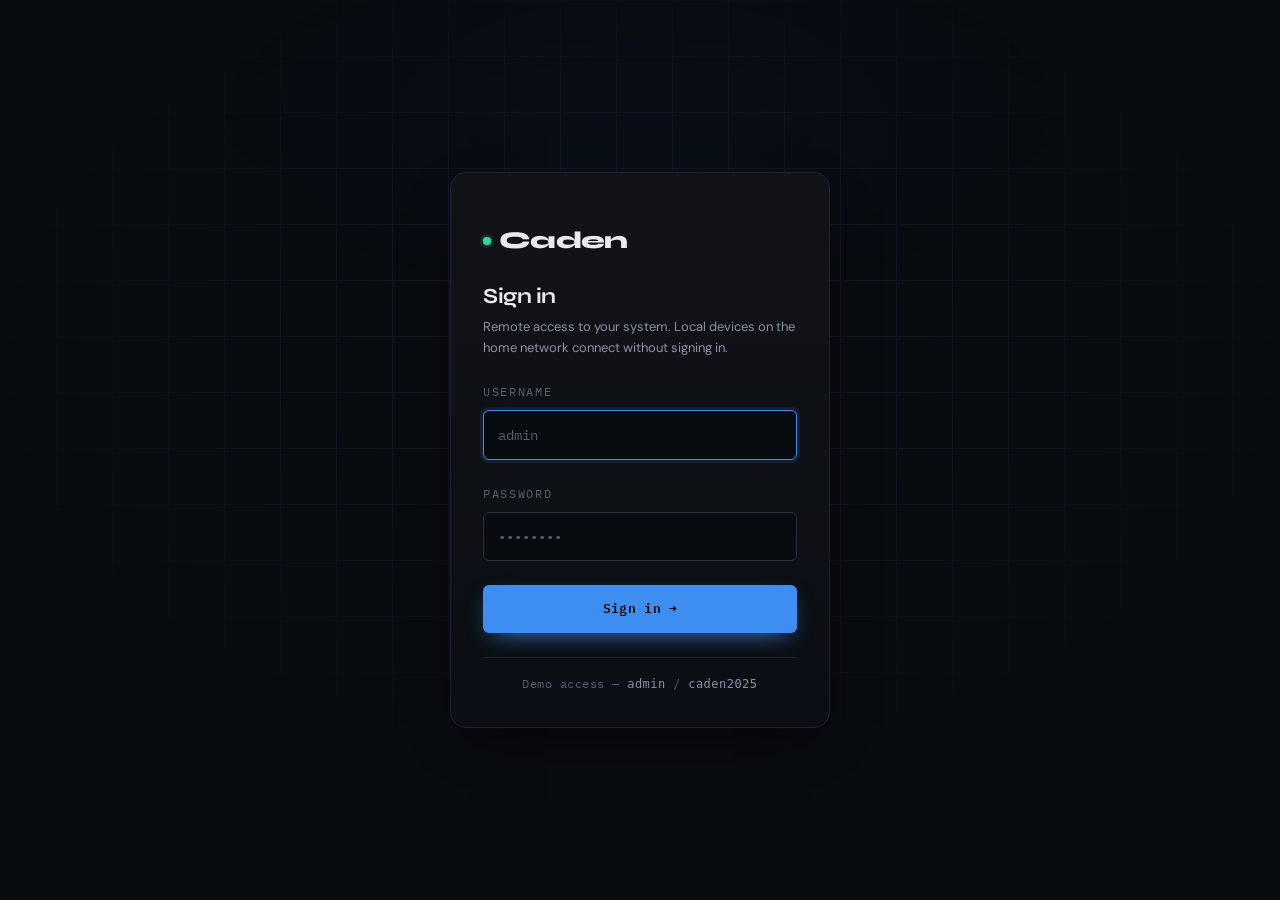
==== dashboard.html @ 54f58847 "Build Caden web frontend (landing, login, chat, dashboard) Static, dark-first frontend for the Caden" ====
<!DOCTYPE html>
<html lang="en">
<head>
  <meta charset="UTF-8" />
  <meta name="viewport" content="width=device-width, initial-scale=1.0" />
  <title>Caden — Dashboard</title>
  <meta name="theme-color" content="#080b10" />

  <link rel="preconnect" href="https://fonts.googleapis.com" />
  <link rel="preconnect" href="https://fonts.gstatic.com" crossorigin />
  <link href="https://fonts.googleapis.com/css2?family=Syne:wght@600;700;800&family=DM+Sans:wght@400;500&family=IBM+Plex+Mono:wght@400;500;600&display=swap" rel="stylesheet" />

  <link rel="stylesheet" href="assets/css/global.css" />
  <link rel="stylesheet" href="assets/css/app.css" />
  <link rel="stylesheet" href="assets/css/dashboard.css" />
</head>
<body class="app">
  <div class="app-shell" id="app-shell">

    <!-- ===== Side rail (shared shell) ===== -->
    <aside class="rail" aria-label="Navigation">
      <a class="rail-brand" href="index.html" aria-label="Caden home">
        <span class="dot dot--on dot--pulse" aria-hidden="true"></span>
        Caden
      </a>

      <nav class="rail-nav" aria-label="Primary">
        <a class="rail-link" href="app.html">
          <svg viewBox="0 0 24 24" fill="none" stroke="currentColor" stroke-width="1.7" stroke-linecap="round" stroke-linejoin="round" aria-hidden="true"><path d="M21 12a8 8 0 0 1-11.5 7.2L3 21l1.8-6.5A8 8 0 1 1 21 12Z"/></svg>
          Chat
        </a>
        <a class="rail-link is-active" href="dashboard.html" aria-current="page">
          <svg viewBox="0 0 24 24" fill="none" stroke="currentColor" stroke-width="1.7" stroke-linecap="round" stroke-linejoin="round" aria-hidden="true"><rect x="3" y="3" width="7" height="9" rx="1"/><rect x="14" y="3" width="7" height="5" rx="1"/><rect x="14" y="12" width="7" height="9" rx="1"/><rect x="3" y="16" width="7" height="5" rx="1"/></svg>
          Dashboard
        </a>
      </nav>

      <p class="rail-section-label">On this page</p>
      <nav class="rail-nav" aria-label="Dashboard sections">
        <a class="rail-link" href="#status">System status</a>
        <a class="rail-link" href="#agents">Active agents</a>
        <a class="rail-link" href="#tasks">Scheduled tasks</a>
        <a class="rail-link" href="#logs">Live log</a>
        <a class="rail-link" href="#notifs">Notifications</a>
      </nav>

      <div class="rail-spacer"></div>

      <div class="rail-foot">
        <div class="user-chip">
          <span class="user-avatar" aria-hidden="true">W</span>
          <span>
            <span class="user-name">Weston</span><br />
            <span class="user-role">admin</span>
          </span>
        </div>
        <button class="icon-btn" data-logout type="button" aria-label="Sign out" title="Sign out">
          <svg viewBox="0 0 24 24" fill="none" stroke="currentColor" stroke-width="1.7" stroke-linecap="round" stroke-linejoin="round" aria-hidden="true"><path d="M15 4h4a1 1 0 0 1 1 1v14a1 1 0 0 1-1 1h-4"/><path d="M10 17l5-5-5-5M15 12H3"/></svg>
        </button>
      </div>
    </aside>

    <!-- ===== Dashboard main ===== -->
    <main class="dash">
      <header class="dash-head">
        <button class="icon-btn menu-toggle" id="menu-toggle" type="button" aria-label="Open navigation">
          <svg viewBox="0 0 24 24" fill="none" stroke="currentColor" stroke-width="1.8" stroke-linecap="round" aria-hidden="true"><path d="M4 6h16M4 12h16M4 18h16"/></svg>
        </button>
        <div class="dash-title">
          <h1>System</h1>
          <p class="sub">
            <span class="dot dot--on dot--pulse" aria-hidden="true"></span>
            All systems nominal · uptime 99.98%
          </p>
        </div>
        <div class="quick-actions" aria-label="Quick actions">
          <button class="action-btn" type="button" data-action="heartbeat">
            <svg viewBox="0 0 24 24" fill="none" stroke="currentColor" stroke-width="1.7" stroke-linecap="round" stroke-linejoin="round" aria-hidden="true"><path d="M3 12h4l2 5 4-12 2 7h6"/></svg>
            Trigger heartbeat
          </button>
          <button class="action-btn" type="button" data-action="repair">
            <svg viewBox="0 0 24 24" fill="none" stroke="currentColor" stroke-width="1.7" stroke-linecap="round" stroke-linejoin="round" aria-hidden="true"><path d="M14.7 6.3a4 4 0 0 0-5.4 5.4L4 17v3h3l5.3-5.3a4 4 0 0 0 5.4-5.4l-2.5 2.5-2.1-2.1Z"/></svg>
            Run repair
          </button>
          <button class="action-btn" type="button" data-action="clearLog">
            <svg viewBox="0 0 24 24" fill="none" stroke="currentColor" stroke-width="1.7" stroke-linecap="round" stroke-linejoin="round" aria-hidden="true"><path d="M4 7h16M9 7V5h6v2M6 7l1 13h10l1-13"/></svg>
            Clear log
          </button>
          <button class="action-btn" type="button" data-action="restart">
            <svg viewBox="0 0 24 24" fill="none" stroke="currentColor" stroke-width="1.7" stroke-linecap="round" stroke-linejoin="round" aria-hidden="true"><path d="M3.5 12a8.5 8.5 0 1 1 2.6 6.1M3.5 19v-4h4"/></svg>
            Restart agent
          </button>
        </div>
      </header>

      <div class="dash-body">

        <!-- System status -->
        <section class="dash-section" id="status">
          <p class="eyebrow">System status</p>
          <div class="stat-grid">
            <div class="stat">
              <div class="stat-label">Server <span class="dot dot--on" aria-hidden="true"></span></div>
              <div class="stat-value">Online</div>
              <div class="stat-sub"><span class="dot dot--on" aria-hidden="true"></span> Mac Pro · primary</div>
            </div>
            <div class="stat">
              <div class="stat-label">API connection <span class="dot dot--on" aria-hidden="true"></span></div>
              <div class="stat-value">Connected</div>
              <div class="stat-sub"><span class="dot dot--on" aria-hidden="true"></span> Groq · key #2 active</div>
            </div>
            <div class="stat">
              <div class="stat-label">Database <span class="dot dot--on" aria-hidden="true"></span></div>
              <div class="stat-value">Healthy</div>
              <div class="stat-sub"><span class="dot dot--on" aria-hidden="true"></span> SQLite · 38% disk</div>
            </div>
            <div class="stat">
              <div class="stat-label">Last heartbeat <span class="dot dot--on dot--pulse" aria-hidden="true"></span></div>
              <div class="stat-value" id="hb-stat">12s</div>
              <div class="stat-sub"><span class="dot dot--on" aria-hidden="true"></span> 6 / 6 agents reporting</div>
            </div>
          </div>
        </section>

        <div class="dash-cols">
          <!-- Left column -->
          <div class="col-stack">
            <section class="panel" id="agents">
              <div class="panel-head">
                <h2>Active agents</h2>
                <span class="meta">6 total · 4 running</span>
              </div>
              <div id="agent-list"><!-- rendered by dashboard.js --></div>
            </section>

            <section class="panel" id="tasks">
              <div class="panel-head">
                <h2>Scheduled tasks</h2>
                <span class="meta">cron + dynamic</span>
              </div>
              <table class="task-table">
                <thead>
                  <tr>
                    <th scope="col">Task</th>
                    <th scope="col">Next run</th>
                    <th scope="col" class="hide-sm">Last run</th>
                    <th scope="col">Status</th>
                  </tr>
                </thead>
                <tbody id="task-body"><!-- rendered by dashboard.js --></tbody>
              </table>
            </section>
          </div>

          <!-- Right column -->
          <div class="col-stack">
            <section class="panel" id="logs">
              <div class="panel-head">
                <h2>Live log</h2>
                <span class="meta"><span class="dot dot--on dot--pulse" aria-hidden="true"></span> streaming</span>
              </div>
              <div class="log-feed" id="log-feed" role="log" aria-live="off" aria-label="System log feed"><!-- rendered by dashboard.js --></div>
            </section>

            <section class="panel" id="notifs">
              <div class="panel-head">
                <h2>Notifications</h2>
                <span class="meta">3 pending</span>
              </div>
              <div id="notif-list"><!-- rendered by dashboard.js --></div>
            </section>
          </div>
        </div>
      </div>
    </main>

    <div class="rail-scrim" id="rail-scrim" aria-hidden="true"></div>
  </div>

  <!-- Toast stack for quick-action confirmations -->
  <div class="toast-stack" id="toast-stack" aria-live="polite"></div>

  <script src="assets/js/auth.js"></script>
  <script src="assets/js/dashboard.js"></script>
</body>
</html>
---- assets/css/global.css ----
/* ============================================================
   Caden — global.css
   Design tokens, resets, base typography, shared components.
   Loaded on every page. Dark-only.
   ============================================================ */

/* ----------------------------------------------------------
   1. Design tokens
   ---------------------------------------------------------- */
:root {
  /* Surfaces — near-black, layered for depth */
  --bg:            #080b10;
  --bg-2:          #0b0e14;
  --surface:       #111318;
  --surface-2:     #15171f;
  --surface-3:     #1a1d27;

  /* Lines */
  --border:        #1e2230;
  --border-strong: #2a3040;

  /* Text */
  --text:          #e8eaf0;
  --text-muted:    #8b92a5;
  --text-dim:      #5a6072;

  /* Accent — single committed brand color: electric blue */
  --accent:        #3d8ef0;
  --accent-bright: #6ba8f5;
  --accent-deep:   #2563c4;
  --accent-wash:   rgba(61, 142, 240, 0.12);
  --accent-line:   rgba(61, 142, 240, 0.30);

  /* Functional status (dashboard only — never decorative) */
  --ok:            #34d399;
  --warn:          #e0a83e;
  --err:           #ef5f6b;
  --ok-wash:       rgba(52, 211, 153, 0.13);
  --warn-wash:     rgba(224, 168, 62, 0.13);
  --err-wash:      rgba(239, 95, 107, 0.13);

  /* Typography */
  --font-display: "Syne", ui-sans-serif, system-ui, sans-serif;
  --font-body:    "DM Sans", ui-sans-serif, system-ui, sans-serif;
  --font-mono:    "IBM Plex Mono", ui-monospace, "SFMono-Regular", monospace;

  /* Type scale (fluid) */
  --t-hero:    clamp(3.75rem, 11vw, 9rem);
  --t-display: clamp(2rem, 5vw, 3.25rem);
  --t-h2:      clamp(1.5rem, 3.2vw, 2.1rem);
  --t-h3:      clamp(1.15rem, 2vw, 1.35rem);
  --t-body-lg: clamp(1.05rem, 1.6vw, 1.3rem);
  --t-body:    1rem;
  --t-small:   0.8125rem;
  --t-mono:    0.75rem;

  /* Spacing scale (4px base) */
  --s-1: 4px;
  --s-2: 8px;
  --s-3: 12px;
  --s-4: 16px;
  --s-5: 24px;
  --s-6: 32px;
  --s-7: 48px;
  --s-8: 64px;
  --s-9: 96px;
  --s-10: 128px;

  /* Radii — restrained, OS-precise */
  --r-sm: 6px;
  --r:    10px;
  --r-lg: 16px;
  --r-pill: 999px;

  /* Shadows + glow */
  --shadow:      0 18px 50px -20px rgba(0, 0, 0, 0.7);
  --shadow-soft: 0 8px 24px -12px rgba(0, 0, 0, 0.6);
  --glow:        0 0 0 1px var(--accent-line), 0 0 28px -6px var(--accent-wash);

  /* Motion */
  --ease:     cubic-bezier(0.2, 0.6, 0.2, 1);
  --ease-out: cubic-bezier(0.16, 1, 0.3, 1);
  --dur:      0.28s;
  --dur-slow: 0.6s;

  /* Layout */
  --max:      1180px;
  --max-text: 720px;
}

/* ----------------------------------------------------------
   2. Reset
   ---------------------------------------------------------- */
*,
*::before,
*::after { box-sizing: border-box; }

* { margin: 0; padding: 0; }

html {
  -webkit-text-size-adjust: 100%;
  scroll-behavior: smooth;
}

body {
  min-height: 100vh;
  background: var(--bg);
  color: var(--text);
  font-family: var(--font-body);
  font-size: var(--t-body);
  line-height: 1.65;
  font-weight: 400;
  -webkit-font-smoothing: antialiased;
  text-rendering: optimizeLegibility;
}

img, svg, canvas { display: block; max-width: 100%; }

a { color: inherit; text-decoration: none; }

button, input, textarea, select {
  font: inherit;
  color: inherit;
  background: none;
  border: none;
}

button { cursor: pointer; }

ul, ol { list-style: none; }

table { border-collapse: collapse; width: 100%; }

::selection {
  background: var(--accent-wash);
  color: var(--text);
}

/* ----------------------------------------------------------
   3. Base typography
   ---------------------------------------------------------- */
h1, h2, h3, h4 {
  font-family: var(--font-display);
  font-weight: 700;
  line-height: 1.05;
  letter-spacing: -0.02em;
  color: var(--text);
}

p { color: var(--text-muted); }

strong { color: var(--text); font-weight: 600; }

/* Mono eyebrow / system label — encodes "system voice" */
.eyebrow {
  font-family: var(--font-mono);
  font-size: var(--t-mono);
  font-weight: 500;
  letter-spacing: 0.22em;
  text-transform: uppercase;
  color: var(--accent);
  display: inline-flex;
  align-items: center;
  gap: var(--s-2);
}

.eyebrow--muted { color: var(--text-dim); }

/* ----------------------------------------------------------
   4. Layout helpers
   ---------------------------------------------------------- */
.container {
  width: 100%;
  max-width: var(--max);
  margin-inline: auto;
  padding-inline: var(--s-5);
}

.section { padding-block: var(--s-9); }

.stack > * + * { margin-top: var(--s-4); }

/* ----------------------------------------------------------
   5. Status dot (shared by landing + dashboard)
   ---------------------------------------------------------- */
.dot {
  width: 8px;
  height: 8px;
  border-radius: 50%;
  flex: 0 0 auto;
  background: var(--text-dim);
  position: relative;
}

.dot--on    { background: var(--ok); box-shadow: 0 0 0 3px var(--ok-wash); }
.dot--idle  { background: var(--warn); box-shadow: 0 0 0 3px var(--warn-wash); }
.dot--error { background: var(--err); box-shadow: 0 0 0 3px var(--err-wash); }
.dot--accent{ background: var(--accent); box-shadow: 0 0 0 3px var(--accent-wash); }

/* gentle live pulse for "running" states */
.dot--pulse::after {
  content: "";
  position: absolute;
  inset: 0;
  border-radius: 50%;
  background: inherit;
  animation: pulse-ring 2.4s var(--ease) infinite;
}

@keyframes pulse-ring {
  0%   { transform: scale(1); opacity: 0.6; }
  70%  { transform: scale(2.6); opacity: 0; }
  100% { opacity: 0; }
}

/* ----------------------------------------------------------
   6. Buttons
   ---------------------------------------------------------- */
.btn {
  display: inline-flex;
  align-items: center;
  justify-content: center;
  gap: var(--s-2);
  font-family: var(--font-mono);
  font-size: var(--t-small);
  font-weight: 500;
  letter-spacing: 0.02em;
  padding: 12px 20px;
  border-radius: var(--r-sm);
  border: 1px solid transparent;
  transition: transform var(--dur) var(--ease),
              background var(--dur) var(--ease),
              border-color var(--dur) var(--ease),
              box-shadow var(--dur) var(--ease);
  white-space: nowrap;
}

.btn:active { transform: translateY(1px); }

.btn--primary {
  background: var(--accent);
  color: #04070d;
  font-weight: 600;
  box-shadow: 0 8px 24px -10px var(--accent);
}
.btn--primary:hover {
  background: var(--accent-bright);
  box-shadow: 0 10px 30px -8px var(--accent);
}

.btn--ghost {
  background: var(--surface);
  border-color: var(--border-strong);
  color: var(--text);
}
.btn--ghost:hover {
  border-color: var(--accent-line);
  background: var(--surface-2);
}

.btn--quiet {
  color: var(--text-muted);
  padding-inline: 12px;
}
.btn--quiet:hover { color: var(--text); }

.btn--block { width: 100%; }

/* arrow that nudges on hover */
.btn .arrow { transition: transform var(--dur) var(--ease); }
.btn:hover .arrow { transform: translateX(3px); }

/* ----------------------------------------------------------
   7. Auth card (login.html — shared shell)
   ---------------------------------------------------------- */
.auth {
  min-height: 100vh;
  display: grid;
  place-items: center;
  padding: var(--s-5);
  position: relative;
  overflow: hidden;
}

/* faint awareness grid behind the card */
.auth::before {
  content: "";
  position: absolute;
  inset: 0;
  background:
    radial-gradient(60% 50% at 50% 0%, var(--accent-wash), transparent 70%),
    linear-gradient(var(--border) 1px, transparent 1px) 0 0 / 100% 56px,
    linear-gradient(90deg, var(--border) 1px, transparent 1px) 0 0 / 56px 100%;
  opacity: 0.5;
  mask-image: radial-gradient(70% 60% at 50% 40%, #000 30%, transparent 80%);
  pointer-events: none;
}

.auth-card {
  position: relative;
  width: 100%;
  max-width: 380px;
  background: linear-gradient(180deg, var(--surface) 0%, var(--bg-2) 100%);
  border: 1px solid var(--border);
  border-radius: var(--r-lg);
  padding: var(--s-7) var(--s-6) var(--s-6);
  box-shadow: var(--shadow);
}

.auth-mark {
  font-family: var(--font-display);
  font-size: 1.5rem;
  font-weight: 800;
  letter-spacing: -0.03em;
  display: inline-flex;
  align-items: center;
  gap: var(--s-2);
}

.auth-title {
  margin-top: var(--s-5);
  font-size: var(--t-h3);
}

.auth-sub {
  font-size: var(--t-small);
  color: var(--text-muted);
  margin-top: var(--s-2);
}

.field { margin-top: var(--s-5); }

.field label {
  display: block;
  font-family: var(--font-mono);
  font-size: var(--t-mono);
  letter-spacing: 0.14em;
  text-transform: uppercase;
  color: var(--text-dim);
  margin-bottom: var(--s-2);
}

.field input {
  width: 100%;
  background: var(--bg);
  border: 1px solid var(--border-strong);
  border-radius: var(--r-sm);
  padding: 12px 14px;
  font-family: var(--font-mono);
  font-size: 0.9rem;
  color: var(--text);
  transition: border-color var(--dur) var(--ease),
              box-shadow var(--dur) var(--ease);
}
.field input::placeholder { color: var(--text-dim); }
.field input:focus {
  outline: none;
  border-color: var(--accent);
  box-shadow: 0 0 0 3px var(--accent-wash);
}

.auth-error {
  margin-top: var(--s-4);
  font-family: var(--font-mono);
  font-size: var(--t-small);
  color: var(--err);
  display: none;
  align-items: center;
  gap: var(--s-2);
}
.auth-error.is-visible { display: flex; }

.auth-hint {
  margin-top: var(--s-5);
  padding-top: var(--s-4);
  border-top: 1px solid var(--border);
  font-family: var(--font-mono);
  font-size: var(--t-mono);
  letter-spacing: 0.04em;
  color: var(--text-dim);
  text-align: center;
}
.auth-hint code { color: var(--text-muted); }

/* ----------------------------------------------------------
   8. Toast (chat + dashboard quick actions)
   ---------------------------------------------------------- */
.toast-stack {
  position: fixed;
  bottom: var(--s-5);
  right: var(--s-5);
  z-index: 90;
  display: flex;
  flex-direction: column;
  gap: var(--s-2);
  pointer-events: none;
}

.toast {
  display: flex;
  align-items: center;
  gap: var(--s-3);
  background: var(--surface-2);
  border: 1px solid var(--border-strong);
  border-left: 2px solid var(--accent);
  border-radius: var(--r-sm);
  padding: 12px 16px;
  font-family: var(--font-mono);
  font-size: var(--t-small);
  color: var(--text);
  box-shadow: var(--shadow-soft);
  animation: toast-in 0.32s var(--ease-out);
  max-width: 360px;
}
.toast.is-leaving { animation: toast-out 0.28s var(--ease) forwards; }
.toast .toast-dot { width: 7px; height: 7px; border-radius: 50%; background: var(--accent); flex: 0 0 auto; }

@keyframes toast-in {
  from { opacity: 0; transform: translateY(8px) scale(0.98); }
  to   { opacity: 1; transform: none; }
}
@keyframes toast-out {
  to { opacity: 0; transform: translateX(12px); }
}

/* ----------------------------------------------------------
   9. Accessibility + focus + scrollbar
   ---------------------------------------------------------- */
:focus-visible {
  outline: 2px solid var(--accent);
  outline-offset: 2px;
  border-radius: 3px;
}

.skip-link {
  position: absolute;
  left: var(--s-4);
  top: -100px;
  background: var(--accent);
  color: #04070d;
  padding: 10px 16px;
  border-radius: var(--r-sm);
  font-family: var(--font-mono);
  font-size: var(--t-small);
  z-index: 100;
  transition: top var(--dur) var(--ease);
}
.skip-link:focus { top: var(--s-4); }

.sr-only {
  position: absolute;
  width: 1px; height: 1px;
  padding: 0; margin: -1px;
  overflow: hidden;
  clip: rect(0, 0, 0, 0);
  white-space: nowrap;
  border: 0;
}

/* Thin, dark scrollbars to match the OS feel */
* {
  scrollbar-width: thin;
  scrollbar-color: var(--border-strong) transparent;
}
*::-webkit-scrollbar { width: 10px; height: 10px; }
*::-webkit-scrollbar-track { background: transparent; }
*::-webkit-scrollbar-thumb {
  background: var(--border-strong);
  border-radius: 999px;
  border: 3px solid var(--bg);
}
*::-webkit-scrollbar-thumb:hover { background: #353c4e; }

/* ----------------------------------------------------------
   10. Reduced motion
   ---------------------------------------------------------- */
@media (prefers-reduced-motion: reduce) {
  html { scroll-behavior: auto; }
  *,
  *::before,
  *::after {
    animation-duration: 0.001ms !important;
    animation-iteration-count: 1 !important;
    transition-duration: 0.001ms !important;
  }
}

/* Fade-in-on-load utility (JS toggles .is-in) */
.reveal {
  opacity: 0;
  transform: translateY(16px);
  transition: opacity var(--dur-slow) var(--ease-out),
              transform var(--dur-slow) var(--ease-out);
}
.reveal.is-in { opacity: 1; transform: none; }

@media (prefers-reduced-motion: reduce) {
  .reveal { opacity: 1; transform: none; }
}
---- assets/css/app.css ----
/* ============================================================
   Caden — app.css
   Shared authenticated shell (.app-shell, .rail, .icon-btn,
   off-canvas behaviour) + the chat interface (thread, composer).
   The dashboard loads this file for the shell, then layers its
   own content styles from dashboard.css.
   ============================================================ */

html, body { height: 100%; }
body.app { overflow: hidden; }

/* ----------------------------------------------------------
   1. App shell (rail + main)
   ---------------------------------------------------------- */
.app-shell {
  display: grid;
  grid-template-columns: 288px minmax(0, 1fr);
  height: 100vh;
  height: 100dvh;
}

/* ----------------------------------------------------------
   2. Side rail (shared structure with dashboard)
   ---------------------------------------------------------- */
.rail {
  display: flex;
  flex-direction: column;
  background: var(--bg-2);
  border-right: 1px solid var(--border);
  min-height: 0;
}

.rail-brand {
  display: flex;
  align-items: center;
  gap: var(--s-3);
  padding: var(--s-5);
  font-family: var(--font-display);
  font-weight: 800;
  font-size: 1.2rem;
  letter-spacing: -0.03em;
  border-bottom: 1px solid var(--border);
}
.rail-brand .dot { width: 9px; height: 9px; }

.rail-action { padding: var(--s-4); }

/* fills vertical space so the rail footer sits at the bottom
   on pages without a scrolling list (e.g. dashboard) */
.rail-spacer { flex: 1; min-height: var(--s-4); }

.rail-nav {
  padding: 0 var(--s-3) var(--s-3);
  display: flex;
  flex-direction: column;
  gap: 2px;
}
.rail-link {
  display: flex;
  align-items: center;
  gap: var(--s-3);
  padding: 10px 12px;
  border-radius: var(--r-sm);
  font-family: var(--font-mono);
  font-size: var(--t-small);
  color: var(--text-muted);
  transition: background var(--dur) var(--ease), color var(--dur) var(--ease);
}
.rail-link svg { width: 17px; height: 17px; flex: 0 0 auto; }
.rail-link:hover { background: var(--surface); color: var(--text); }
.rail-link.is-active {
  background: var(--accent-wash);
  color: var(--accent-bright);
}

.rail-section-label {
  padding: var(--s-4) var(--s-5) var(--s-2);
  font-family: var(--font-mono);
  font-size: var(--t-mono);
  letter-spacing: 0.18em;
  text-transform: uppercase;
  color: var(--text-dim);
}

/* conversation history list */
.convo-list {
  flex: 1;
  overflow-y: auto;
  padding: 0 var(--s-3) var(--s-4);
  display: flex;
  flex-direction: column;
  gap: 2px;
  min-height: 0;
}
.convo {
  text-align: left;
  width: 100%;
  padding: 10px 12px;
  border-radius: var(--r-sm);
  border: 1px solid transparent;
  transition: background var(--dur) var(--ease), border-color var(--dur) var(--ease);
}
.convo:hover { background: var(--surface); }
.convo.is-active {
  background: var(--surface);
  border-color: var(--border-strong);
}
.convo-title {
  font-size: 0.9rem;
  color: var(--text);
  font-weight: 500;
  white-space: nowrap;
  overflow: hidden;
  text-overflow: ellipsis;
}
.convo-meta {
  display: flex;
  justify-content: space-between;
  gap: var(--s-3);
  margin-top: 3px;
}
.convo-preview {
  font-size: var(--t-small);
  color: var(--text-dim);
  white-space: nowrap;
  overflow: hidden;
  text-overflow: ellipsis;
}
.convo-time {
  font-family: var(--font-mono);
  font-size: var(--t-mono);
  color: var(--text-dim);
  flex: 0 0 auto;
}

/* rail footer: user + logout */
.rail-foot {
  border-top: 1px solid var(--border);
  padding: var(--s-3) var(--s-4);
  display: flex;
  align-items: center;
  justify-content: space-between;
  gap: var(--s-3);
}
.user-chip {
  display: flex;
  align-items: center;
  gap: var(--s-3);
  min-width: 0;
}
.user-avatar {
  width: 30px; height: 30px;
  border-radius: var(--r-sm);
  background: var(--accent-wash);
  border: 1px solid var(--accent-line);
  color: var(--accent-bright);
  display: grid; place-items: center;
  font-family: var(--font-mono);
  font-size: var(--t-small);
  font-weight: 600;
  flex: 0 0 auto;
}
.user-name { font-size: 0.85rem; color: var(--text); }
.user-role {
  font-family: var(--font-mono);
  font-size: var(--t-mono);
  color: var(--text-dim);
}
.icon-btn {
  width: 34px; height: 34px;
  display: grid; place-items: center;
  border-radius: var(--r-sm);
  color: var(--text-muted);
  transition: background var(--dur) var(--ease), color var(--dur) var(--ease);
  flex: 0 0 auto;
}
.icon-btn:hover { background: var(--surface); color: var(--text); }
.icon-btn svg { width: 18px; height: 18px; }

/* ----------------------------------------------------------
   3. Chat main
   ---------------------------------------------------------- */
.chat {
  display: flex;
  flex-direction: column;
  min-width: 0;
  min-height: 0;
  background:
    radial-gradient(70% 50% at 50% 0%, rgba(61,142,240,0.05), transparent 70%),
    var(--bg);
}

.chat-head {
  display: flex;
  align-items: center;
  gap: var(--s-3);
  padding: var(--s-4) var(--s-5);
  border-bottom: 1px solid var(--border);
  background: color-mix(in srgb, var(--bg) 80%, transparent);
  backdrop-filter: blur(10px);
}
.chat-head .menu-toggle { display: none; }
.chat-head-title { min-width: 0; }
.chat-head-title h1 {
  font-family: var(--font-display);
  font-size: 1.05rem;
  font-weight: 600;
  letter-spacing: -0.01em;
  white-space: nowrap;
  overflow: hidden;
  text-overflow: ellipsis;
}
.chat-head-status {
  display: flex;
  align-items: center;
  gap: var(--s-2);
  font-family: var(--font-mono);
  font-size: var(--t-mono);
  letter-spacing: 0.08em;
  color: var(--text-dim);
  margin-top: 2px;
}
.chat-head-spacer { flex: 1; }

/* thread */
.thread {
  flex: 1;
  overflow-y: auto;
  padding: var(--s-6) var(--s-5);
  min-height: 0;
}
.thread-inner {
  max-width: 760px;
  margin-inline: auto;
  display: flex;
  flex-direction: column;
  gap: var(--s-5);
}

.day-divider {
  text-align: center;
  font-family: var(--font-mono);
  font-size: var(--t-mono);
  letter-spacing: 0.16em;
  text-transform: uppercase;
  color: var(--text-dim);
  margin: var(--s-2) 0;
}

/* message rows */
.msg {
  display: flex;
  gap: var(--s-3);
  max-width: 100%;
  animation: msg-in 0.34s var(--ease-out);
}
@keyframes msg-in {
  from { opacity: 0; transform: translateY(8px); }
  to   { opacity: 1; transform: none; }
}

.msg-avatar {
  width: 30px; height: 30px;
  border-radius: var(--r-sm);
  flex: 0 0 auto;
  display: grid;
  place-items: center;
  background: var(--surface-2);
  border: 1px solid var(--accent-line);
  color: var(--accent);
}
.msg-avatar svg { width: 16px; height: 16px; }

.msg-body { min-width: 0; }
.msg-name {
  font-family: var(--font-mono);
  font-size: var(--t-mono);
  letter-spacing: 0.14em;
  text-transform: uppercase;
  color: var(--text-dim);
  margin-bottom: var(--s-2);
  display: flex;
  align-items: center;
  gap: var(--s-2);
}
.msg-bubble {
  background: var(--surface);
  border: 1px solid var(--border);
  border-radius: var(--r);
  border-top-left-radius: var(--r-sm);
  padding: 12px 16px;
  color: var(--text);
  line-height: 1.6;
  font-size: 0.97rem;
}
.msg-bubble p + p { margin-top: 0.7em; }
.msg-time {
  font-family: var(--font-mono);
  font-size: var(--t-mono);
  color: var(--text-dim);
  margin-top: 6px;
}

/* user message: right aligned, accent tint, no avatar */
.msg--user {
  flex-direction: row-reverse;
  margin-left: auto;
}
.msg--user .msg-body { display: flex; flex-direction: column; align-items: flex-end; }
.msg--user .msg-bubble {
  background: var(--accent-wash);
  border-color: var(--accent-line);
  border-radius: var(--r);
  border-top-right-radius: var(--r-sm);
}
.msg--user .msg-avatar {
  background: var(--surface);
  border-color: var(--border-strong);
  color: var(--text-muted);
  font-family: var(--font-mono);
  font-size: var(--t-small);
}

/* typing indicator */
.typing .msg-bubble {
  display: inline-flex;
  gap: 5px;
  padding: 14px 16px;
}
.typing .dot-typing {
  width: 6px; height: 6px;
  border-radius: 50%;
  background: var(--text-muted);
  animation: typing 1.3s var(--ease) infinite;
}
.typing .dot-typing:nth-child(2) { animation-delay: 0.18s; }
.typing .dot-typing:nth-child(3) { animation-delay: 0.36s; }
@keyframes typing {
  0%, 60%, 100% { opacity: 0.3; transform: translateY(0); }
  30% { opacity: 1; transform: translateY(-3px); }
}

/* ----------------------------------------------------------
   4. Composer
   ---------------------------------------------------------- */
.composer {
  border-top: 1px solid var(--border);
  padding: var(--s-4) var(--s-5) var(--s-5);
  background: var(--bg);
}
.composer-inner { max-width: 760px; margin-inline: auto; }
.composer-box {
  display: flex;
  align-items: flex-end;
  gap: var(--s-3);
  background: var(--surface);
  border: 1px solid var(--border-strong);
  border-radius: var(--r);
  padding: 8px 8px 8px 16px;
  transition: border-color var(--dur) var(--ease), box-shadow var(--dur) var(--ease);
}
.composer-box:focus-within {
  border-color: var(--accent);
  box-shadow: 0 0 0 3px var(--accent-wash);
}
.composer textarea {
  flex: 1;
  resize: none;
  background: none;
  border: none;
  color: var(--text);
  font-family: var(--font-body);
  font-size: 0.97rem;
  line-height: 1.5;
  max-height: 180px;
  padding: 8px 0;
}
.composer textarea::placeholder { color: var(--text-dim); }
.composer textarea:focus { outline: none; }
.send-btn {
  width: 40px; height: 40px;
  flex: 0 0 auto;
  display: grid; place-items: center;
  border-radius: var(--r-sm);
  background: var(--accent);
  color: #04070d;
  transition: background var(--dur) var(--ease), opacity var(--dur) var(--ease), transform var(--dur) var(--ease);
}
.send-btn:hover { background: var(--accent-bright); }
.send-btn:active { transform: scale(0.94); }
.send-btn:disabled { opacity: 0.4; cursor: not-allowed; }
.send-btn svg { width: 18px; height: 18px; }

.composer-hint {
  margin-top: var(--s-3);
  text-align: center;
  font-family: var(--font-mono);
  font-size: var(--t-mono);
  letter-spacing: 0.04em;
  color: var(--text-dim);
}

/* ----------------------------------------------------------
   5. Mobile: off-canvas rail
   ---------------------------------------------------------- */
.rail-scrim {
  display: none;
  position: fixed;
  inset: 0;
  background: rgba(4, 6, 11, 0.6);
  z-index: 39;
  opacity: 0;
  transition: opacity var(--dur) var(--ease);
}

@media (max-width: 860px) {
  .app-shell { grid-template-columns: 1fr; }
  .rail {
    position: fixed;
    inset: 0 auto 0 0;
    width: 86%;
    max-width: 320px;
    z-index: 40;
    transform: translateX(-100%);
    transition: transform var(--dur) var(--ease-out);
  }
  .rail-open .rail { transform: none; }
  .rail-open .rail-scrim { display: block; opacity: 1; }
  .chat-head .menu-toggle { display: grid; }
}
---- assets/css/dashboard.css ----
/* ============================================================
   Caden — dashboard.css
   Admin dashboard content. Builds on the shared shell + rail
   defined in app.css. All data is mocked by dashboard.js.
   ============================================================ */

/* ----------------------------------------------------------
   1. Dashboard main (scrolls inside the fixed shell)
   ---------------------------------------------------------- */
.dash {
  overflow-y: auto;
  min-width: 0;
  min-height: 0;
  background:
    radial-gradient(60% 40% at 100% 0%, rgba(61,142,240,0.05), transparent 70%),
    var(--bg);
}

.dash-head {
  position: sticky;
  top: 0;
  z-index: 10;
  display: flex;
  align-items: center;
  gap: var(--s-4);
  flex-wrap: wrap;
  padding: var(--s-4) var(--s-6);
  border-bottom: 1px solid var(--border);
  background: color-mix(in srgb, var(--bg) 82%, transparent);
  backdrop-filter: blur(10px);
}
.dash-head .menu-toggle { display: none; }
.dash-title { margin-right: auto; }
.dash-title h1 {
  font-family: var(--font-display);
  font-size: 1.2rem;
  font-weight: 700;
  letter-spacing: -0.02em;
}
.dash-title .sub {
  font-family: var(--font-mono);
  font-size: var(--t-mono);
  letter-spacing: 0.1em;
  color: var(--text-dim);
  margin-top: 2px;
  display: flex;
  align-items: center;
  gap: var(--s-2);
}

.quick-actions {
  display: flex;
  flex-wrap: wrap;
  gap: var(--s-2);
}
.action-btn {
  display: inline-flex;
  align-items: center;
  gap: var(--s-2);
  font-family: var(--font-mono);
  font-size: var(--t-small);
  color: var(--text-muted);
  background: var(--surface);
  border: 1px solid var(--border-strong);
  border-radius: var(--r-sm);
  padding: 8px 12px;
  transition: border-color var(--dur) var(--ease), color var(--dur) var(--ease), background var(--dur) var(--ease);
}
.action-btn:hover { border-color: var(--accent-line); color: var(--text); background: var(--surface-2); }
.action-btn svg { width: 15px; height: 15px; }

/* ----------------------------------------------------------
   2. Content grid
   ---------------------------------------------------------- */
.dash-body { padding: var(--s-6); }

.dash-section { margin-bottom: var(--s-7); }
.dash-section > .eyebrow { margin-bottom: var(--s-4); display: flex; }

.dash-cols {
  display: grid;
  grid-template-columns: minmax(0, 1.25fr) minmax(0, 1fr);
  gap: var(--s-5);
  align-items: start;
}
@media (max-width: 1040px) {
  .dash-cols { grid-template-columns: 1fr; }
}

.col-stack { display: flex; flex-direction: column; gap: var(--s-5); }

/* ----------------------------------------------------------
   3. Panel
   ---------------------------------------------------------- */
.panel {
  background: var(--surface);
  border: 1px solid var(--border);
  border-radius: var(--r);
  overflow: hidden;
}
.panel-head {
  display: flex;
  align-items: center;
  justify-content: space-between;
  gap: var(--s-3);
  padding: var(--s-4) var(--s-5);
  border-bottom: 1px solid var(--border);
}
.panel-head h2 {
  font-family: var(--font-display);
  font-size: 0.95rem;
  font-weight: 600;
  letter-spacing: -0.005em;
}
.panel-head .meta {
  font-family: var(--font-mono);
  font-size: var(--t-mono);
  letter-spacing: 0.06em;
  color: var(--text-dim);
}

/* ----------------------------------------------------------
   4. System status cards
   ---------------------------------------------------------- */
.stat-grid {
  display: grid;
  grid-template-columns: repeat(4, 1fr);
  gap: var(--s-4);
}
@media (max-width: 900px) { .stat-grid { grid-template-columns: repeat(2, 1fr); } }
@media (max-width: 480px) { .stat-grid { grid-template-columns: 1fr; } }

.stat {
  background: var(--surface);
  border: 1px solid var(--border);
  border-radius: var(--r);
  padding: var(--s-5);
}
.stat-label {
  font-family: var(--font-mono);
  font-size: var(--t-mono);
  letter-spacing: 0.16em;
  text-transform: uppercase;
  color: var(--text-dim);
  display: flex;
  align-items: center;
  justify-content: space-between;
}
.stat-value {
  font-family: var(--font-display);
  font-size: 1.8rem;
  font-weight: 700;
  letter-spacing: -0.02em;
  margin-top: var(--s-3);
  font-variant-numeric: tabular-nums;
}
.stat-sub {
  display: flex;
  align-items: center;
  gap: var(--s-2);
  margin-top: var(--s-2);
  font-family: var(--font-mono);
  font-size: var(--t-small);
  color: var(--text-muted);
}

/* ----------------------------------------------------------
   5. Agents list
   ---------------------------------------------------------- */
.agent {
  display: flex;
  align-items: center;
  gap: var(--s-3);
  padding: 14px var(--s-5);
  border-bottom: 1px solid var(--border);
}
.agent:last-child { border-bottom: none; }
.agent-id { min-width: 0; flex: 1; }
.agent-name { font-size: 0.92rem; color: var(--text); font-weight: 500; }
.agent-role {
  font-family: var(--font-mono);
  font-size: var(--t-mono);
  color: var(--text-dim);
  margin-top: 1px;
}
.agent-seen {
  font-family: var(--font-mono);
  font-size: var(--t-mono);
  color: var(--text-dim);
  text-align: right;
  flex: 0 0 auto;
}

/* ----------------------------------------------------------
   6. Status pills
   ---------------------------------------------------------- */
.pill {
  display: inline-flex;
  align-items: center;
  gap: 6px;
  font-family: var(--font-mono);
  font-size: var(--t-mono);
  letter-spacing: 0.05em;
  text-transform: uppercase;
  padding: 4px 9px;
  border-radius: var(--r-pill);
  border: 1px solid var(--border-strong);
  color: var(--text-muted);
  white-space: nowrap;
}
.pill .dot { width: 6px; height: 6px; box-shadow: none; }
.pill--ok   { color: var(--ok);   border-color: color-mix(in srgb, var(--ok) 35%, transparent);   background: var(--ok-wash); }
.pill--warn { color: var(--warn); border-color: color-mix(in srgb, var(--warn) 35%, transparent); background: var(--warn-wash); }
.pill--err  { color: var(--err);  border-color: color-mix(in srgb, var(--err) 35%, transparent);  background: var(--err-wash); }

/* ----------------------------------------------------------
   7. Scheduled tasks table
   ---------------------------------------------------------- */
.task-table { width: 100%; }
.task-table thead th {
  text-align: left;
  font-family: var(--font-mono);
  font-size: var(--t-mono);
  letter-spacing: 0.12em;
  text-transform: uppercase;
  color: var(--text-dim);
  font-weight: 500;
  padding: 10px var(--s-5);
  border-bottom: 1px solid var(--border);
}
.task-table tbody td {
  padding: 13px var(--s-5);
  border-bottom: 1px solid var(--border);
  font-size: 0.9rem;
  color: var(--text-muted);
  vertical-align: middle;
}
.task-table tbody tr:last-child td { border-bottom: none; }
.task-table tbody tr:hover { background: var(--surface-2); }
.task-table .t-name { color: var(--text); font-weight: 500; }
.task-table .t-mono { font-family: var(--font-mono); font-size: var(--t-small); color: var(--text-muted); }
.task-table .t-next { color: var(--accent-bright); }
@media (max-width: 560px) {
  .task-table .hide-sm { display: none; }
}

/* ----------------------------------------------------------
   8. Live log feed
   ---------------------------------------------------------- */
.log-feed {
  height: 340px;
  overflow-y: auto;
  padding: var(--s-3) 0;
  font-family: var(--font-mono);
  font-size: var(--t-small);
}
.log-line {
  display: grid;
  grid-template-columns: 64px 56px 1fr;
  gap: var(--s-3);
  padding: 4px var(--s-5);
  line-height: 1.5;
  animation: msg-in 0.3s var(--ease-out);
}
.log-line:hover { background: var(--surface-2); }
.log-time { color: var(--text-dim); }
.log-msg { color: var(--text-muted); word-break: break-word; }
.lvl {
  font-size: var(--t-mono);
  letter-spacing: 0.06em;
  text-align: center;
  align-self: start;
  padding: 1px 0;
  border-radius: 4px;
}
.lvl--info  { color: var(--accent-bright); }
.lvl--warn  { color: var(--warn); }
.lvl--error { color: var(--err); }
.lvl--ok    { color: var(--ok); }

/* ----------------------------------------------------------
   9. Notifications queue
   ---------------------------------------------------------- */
.notif {
  display: flex;
  align-items: flex-start;
  gap: var(--s-3);
  padding: 14px var(--s-5);
  border-bottom: 1px solid var(--border);
}
.notif:last-child { border-bottom: none; }
.notif-channel {
  font-family: var(--font-mono);
  font-size: var(--t-mono);
  letter-spacing: 0.04em;
  text-transform: uppercase;
  color: var(--accent-bright);
  background: var(--accent-wash);
  border: 1px solid var(--accent-line);
  border-radius: var(--r-sm);
  padding: 4px 8px;
  flex: 0 0 auto;
  min-width: 70px;
  text-align: center;
}
.notif-body { min-width: 0; flex: 1; }
.notif-to { font-size: 0.88rem; color: var(--text); }
.notif-preview {
  font-size: var(--t-small);
  color: var(--text-dim);
  margin-top: 2px;
  white-space: nowrap;
  overflow: hidden;
  text-overflow: ellipsis;
}
.notif-status {
  font-family: var(--font-mono);
  font-size: var(--t-mono);
  color: var(--text-dim);
  flex: 0 0 auto;
  align-self: center;
}

/* Empty state for cleared logs */
.empty {
  padding: var(--s-7);
  text-align: center;
  font-family: var(--font-mono);
  font-size: var(--t-small);
  color: var(--text-dim);
}

@media (max-width: 860px) {
  .dash-head .menu-toggle { display: grid; }
}
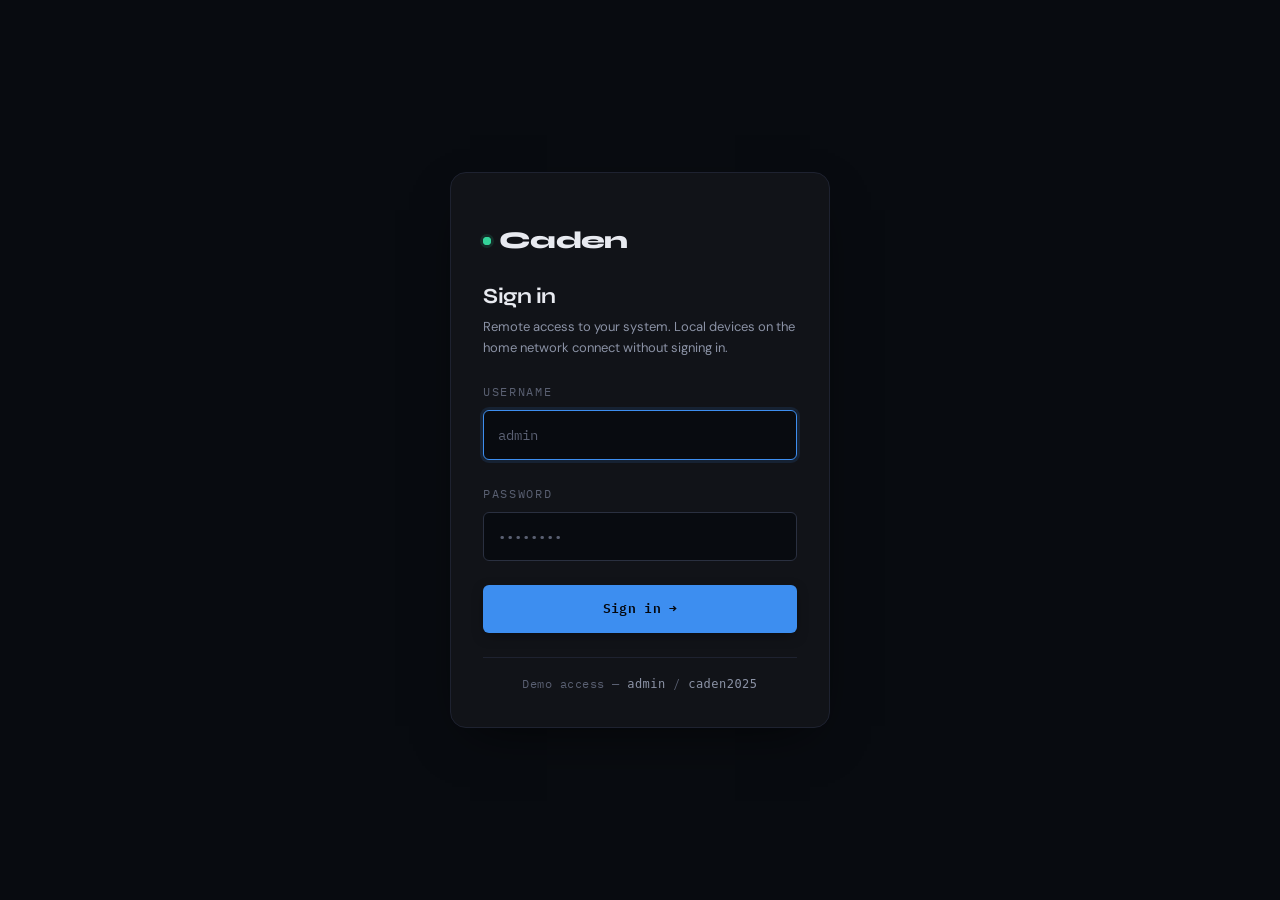
==== commit 26a1818a: "Remove AI-generated visual tells Strips the patterns that make the site read as template output:  - " ====
--- a/dashboard.html
+++ b/dashboard.html
@@ -69,7 +69,6 @@
         <div class="dash-title">
           <h1>System</h1>
           <p class="sub">
-            <span class="dot dot--on dot--pulse" aria-hidden="true"></span>
             All systems nominal · uptime 99.98%
           </p>
         </div>
@@ -157,7 +156,7 @@
             <section class="panel" id="logs">
               <div class="panel-head">
                 <h2>Live log</h2>
-                <span class="meta"><span class="dot dot--on dot--pulse" aria-hidden="true"></span> streaming</span>
+                <span class="meta">streaming</span>
               </div>
               <div class="log-feed" id="log-feed" role="log" aria-live="off" aria-label="System log feed"><!-- rendered by dashboard.js --></div>
             </section>
--- a/assets/css/global.css
+++ b/assets/css/global.css
@@ -72,10 +72,9 @@
   --r-lg: 16px;
   --r-pill: 999px;
 
-  /* Shadows + glow */
+  /* Shadows */
   --shadow:      0 18px 50px -20px rgba(0, 0, 0, 0.7);
   --shadow-soft: 0 8px 24px -12px rgba(0, 0, 0, 0.6);
-  --glow:        0 0 0 1px var(--accent-line), 0 0 28px -6px var(--accent-wash);
 
   /* Motion */
   --ease:     cubic-bezier(0.2, 0.6, 0.2, 1);
@@ -241,11 +240,11 @@
   background: var(--accent);
   color: #04070d;
   font-weight: 600;
-  box-shadow: 0 8px 24px -10px var(--accent);
+  box-shadow: 0 4px 14px -4px rgba(0, 0, 0, 0.5);
 }
 .btn--primary:hover {
   background: var(--accent-bright);
-  box-shadow: 0 10px 30px -8px var(--accent);
+  box-shadow: 0 6px 18px -4px rgba(0, 0, 0, 0.6);
 }
 
 .btn--ghost {
@@ -282,25 +281,12 @@
   overflow: hidden;
 }
 
-/* faint awareness grid behind the card */
-.auth::before {
-  content: "";
-  position: absolute;
-  inset: 0;
-  background:
-    radial-gradient(60% 50% at 50% 0%, var(--accent-wash), transparent 70%),
-    linear-gradient(var(--border) 1px, transparent 1px) 0 0 / 100% 56px,
-    linear-gradient(90deg, var(--border) 1px, transparent 1px) 0 0 / 56px 100%;
-  opacity: 0.5;
-  mask-image: radial-gradient(70% 60% at 50% 40%, #000 30%, transparent 80%);
-  pointer-events: none;
-}
 
 .auth-card {
   position: relative;
   width: 100%;
   max-width: 380px;
-  background: linear-gradient(180deg, var(--surface) 0%, var(--bg-2) 100%);
+  background: var(--surface);
   border: 1px solid var(--border);
   border-radius: var(--r-lg);
   padding: var(--s-7) var(--s-6) var(--s-6);
--- a/assets/css/app.css
+++ b/assets/css/app.css
@@ -69,8 +69,9 @@
 .rail-link svg { width: 17px; height: 17px; flex: 0 0 auto; }
 .rail-link:hover { background: var(--surface); color: var(--text); }
 .rail-link.is-active {
-  background: var(--accent-wash);
-  color: var(--accent-bright);
+  background: var(--surface);
+  color: var(--text);
+  box-shadow: inset 2px 0 0 var(--accent);
 }
 
 .rail-section-label {
@@ -151,9 +152,9 @@
 .user-avatar {
   width: 30px; height: 30px;
   border-radius: var(--r-sm);
-  background: var(--accent-wash);
-  border: 1px solid var(--accent-line);
-  color: var(--accent-bright);
+  background: var(--surface-3);
+  border: 1px solid var(--border-strong);
+  color: var(--text-muted);
   display: grid; place-items: center;
   font-family: var(--font-mono);
   font-size: var(--t-small);
@@ -185,9 +186,7 @@
   flex-direction: column;
   min-width: 0;
   min-height: 0;
-  background:
-    radial-gradient(70% 50% at 50% 0%, rgba(61,142,240,0.05), transparent 70%),
-    var(--bg);
+  background: var(--bg);
 }
 
 .chat-head {
@@ -196,8 +195,7 @@
   gap: var(--s-3);
   padding: var(--s-4) var(--s-5);
   border-bottom: 1px solid var(--border);
-  background: color-mix(in srgb, var(--bg) 80%, transparent);
-  backdrop-filter: blur(10px);
+  background: var(--bg);
 }
 .chat-head .menu-toggle { display: none; }
 .chat-head-title { min-width: 0; }
@@ -266,8 +264,8 @@
   display: grid;
   place-items: center;
   background: var(--surface-2);
-  border: 1px solid var(--accent-line);
-  color: var(--accent);
+  border: 1px solid var(--border-strong);
+  color: var(--text-muted);
 }
 .msg-avatar svg { width: 16px; height: 16px; }
 
@@ -301,15 +299,15 @@
   margin-top: 6px;
 }
 
-/* user message: right aligned, accent tint, no avatar */
+/* user message: right aligned, slightly elevated surface */
 .msg--user {
   flex-direction: row-reverse;
   margin-left: auto;
 }
 .msg--user .msg-body { display: flex; flex-direction: column; align-items: flex-end; }
 .msg--user .msg-bubble {
-  background: var(--accent-wash);
-  border-color: var(--accent-line);
+  background: var(--surface-2);
+  border-color: var(--border-strong);
   border-radius: var(--r);
   border-top-right-radius: var(--r-sm);
 }
--- a/assets/css/dashboard.css
+++ b/assets/css/dashboard.css
@@ -11,9 +11,7 @@
   overflow-y: auto;
   min-width: 0;
   min-height: 0;
-  background:
-    radial-gradient(60% 40% at 100% 0%, rgba(61,142,240,0.05), transparent 70%),
-    var(--bg);
+  background: var(--bg);
 }
 
 .dash-head {
@@ -26,8 +24,7 @@
   flex-wrap: wrap;
   padding: var(--s-4) var(--s-6);
   border-bottom: 1px solid var(--border);
-  background: color-mix(in srgb, var(--bg) 82%, transparent);
-  backdrop-filter: blur(10px);
+  background: var(--bg);
 }
 .dash-head .menu-toggle { display: none; }
 .dash-title { margin-right: auto; }
